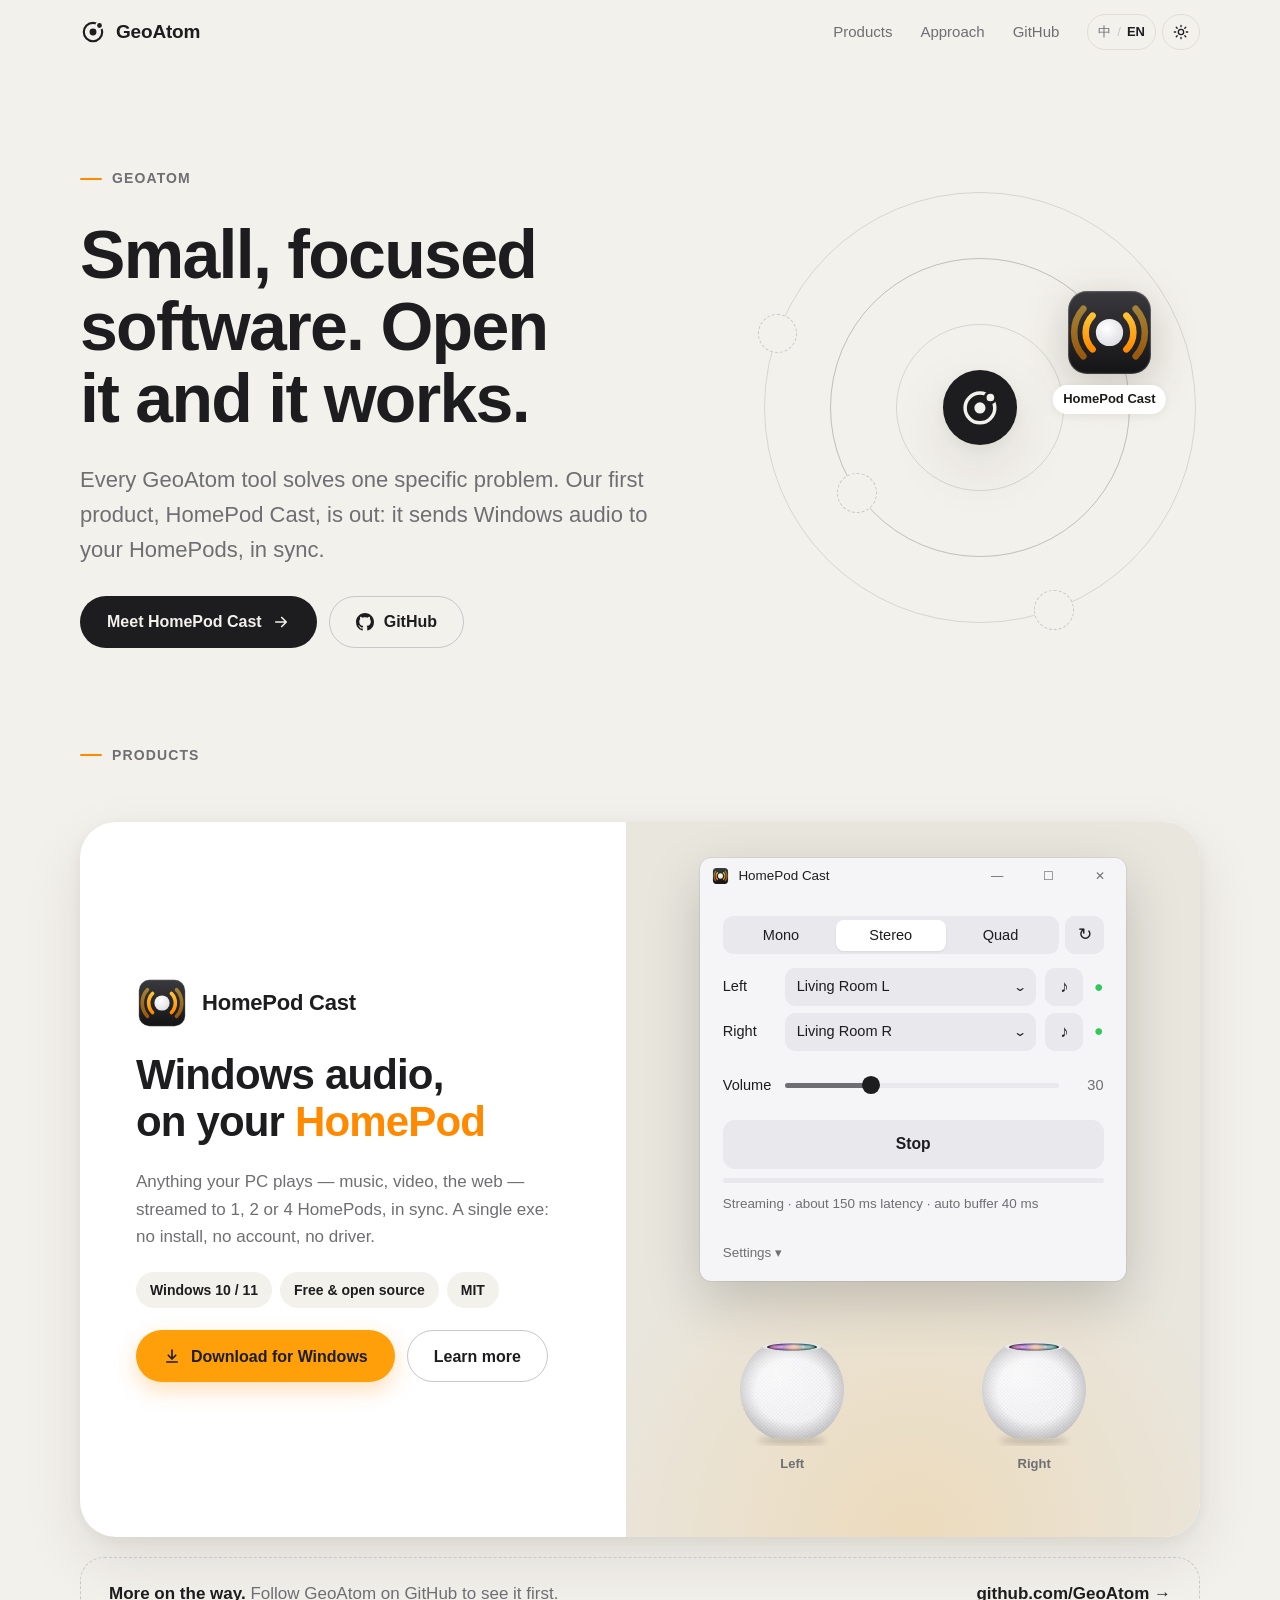
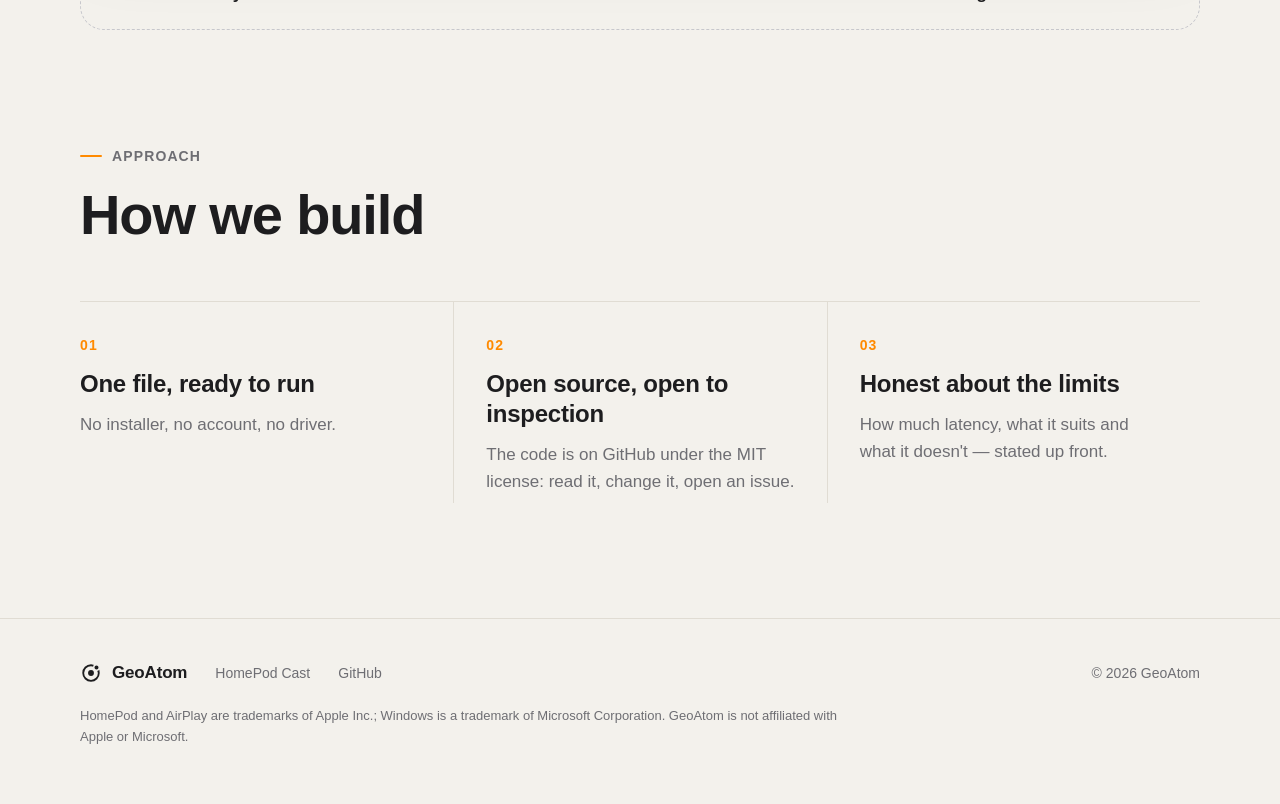
==== index.html @ 850bf9bf "GeoAtom website: company home page and HomePod Cast product page Static site for GitHub Pages, no bu" ====
<!doctype html>
<html lang="zh-CN" data-lang="zh" data-theme="light"
      data-title-zh="GeoAtom — 小而专注的软件" data-title-en="GeoAtom — Small, focused software">
<head>
<meta charset="utf-8">
<meta name="viewport" content="width=device-width, initial-scale=1">
<title>GeoAtom — 小而专注的软件</title>
<meta name="description" content="GeoAtom 做小而专注的软件。第一个产品 HomePod Cast：把 Windows 的声音同步送到 1、2 或 4 台 HomePod。 GeoAtom builds small, focused software. First product: HomePod Cast.">
<meta property="og:title" content="GeoAtom">
<meta property="og:description" content="Small, focused software. First product: HomePod Cast — Windows audio to 1, 2 or 4 HomePods, in sync.">
<meta property="og:type" content="website">
<meta property="og:image" content="https://geoatom.github.io/assets/img/homepod-cast.png">
<meta name="theme-color" content="#f3f1ec" media="(prefers-color-scheme: light)">
<meta name="theme-color" content="#111113" media="(prefers-color-scheme: dark)">
<link rel="icon" href="assets/img/favicon.svg" type="image/svg+xml">
<script>
/* Language and theme before first paint: ?lang= / ?theme= in the link, else the saved choice, else the browser's. */
(function(){var d=document.documentElement,q=location.search,l=(/[?&]lang=(zh|en)/.exec(q)||[])[1],t=(/[?&]theme=(light|dark)/.exec(q)||[])[1];
try{l=l||localStorage.getItem('ga-lang');t=t||localStorage.getItem('ga-theme')}catch(e){}
if(l!=='zh'&&l!=='en')l=/^zh/i.test(navigator.language||'')?'zh':'en';d.dataset.lang=l;d.lang=l==='zh'?'zh-CN':'en';
if(t!=='dark'&&t!=='light')t=window.matchMedia&&matchMedia('(prefers-color-scheme: dark)').matches?'dark':'light';d.dataset.theme=t})();
</script>
<link rel="stylesheet" href="assets/site.css">
</head>
<body>

<header class="site-head">
  <div class="wrap">
    <a class="logo" href="./" aria-label="GeoAtom">
      <svg viewBox="0 0 24 24" aria-hidden="true"><circle cx="12" cy="12" r="8.5" fill="none" stroke="currentColor" stroke-width="2"/><circle cx="12" cy="12" r="3.2" fill="currentColor"/><circle cx="18" cy="6" r="3" fill="currentColor" style="stroke:var(--bg)" stroke-width="1.6"/></svg>
      GeoAtom
    </a>
    <nav class="nav" aria-label="Primary">
      <a href="#products"><span lang="zh">产品</span><span lang="en">Products</span></a>
      <a href="#approach"><span lang="zh">理念</span><span lang="en">Approach</span></a>
      <a href="https://github.com/GeoAtom" rel="noopener">GitHub</a>
    </nav>
    <div class="tools">
      <button class="tool" type="button" data-toggle="lang" aria-label="切换语言 / Switch language"><span class="l-zh">中</span><span class="sep">/</span><span class="l-en">EN</span></button>
      <button class="tool" type="button" data-toggle="theme" aria-label="切换深浅色 / Toggle light and dark">
        <svg class="art-light" viewBox="0 0 24 24" fill="none" stroke="currentColor" stroke-width="2" stroke-linecap="round" aria-hidden="true"><circle cx="12" cy="12" r="4"/><path d="M12 2v2M12 20v2M4.9 4.9l1.4 1.4M17.7 17.7l1.4 1.4M2 12h2M20 12h2M4.9 19.1l1.4-1.4M17.7 6.3l1.4-1.4"/></svg>
        <svg class="art-dark" viewBox="0 0 24 24" fill="none" stroke="currentColor" stroke-width="2" stroke-linecap="round" stroke-linejoin="round" aria-hidden="true"><path d="M20 14.5A8.5 8.5 0 0 1 9.5 4a8.5 8.5 0 1 0 10.5 10.5Z"/></svg>
      </button>
    </div>
  </div>
</header>

<main>
  <section class="hero">
    <div class="wrap">
      <div class="hero-copy">
        <p class="eyebrow">GeoAtom</p>
        <h1 class="display" lang="zh">小而专注的软件，<br>打开就能用。</h1>
        <h1 class="display" lang="en">Small, focused software. Open it and it works.</h1>
        <p class="lede" lang="zh">GeoAtom 做的每一个工具，只解决一个具体的问题。第一个产品 HomePod Cast 已经发布：把 Windows 的声音同步送到 HomePod。</p>
        <p class="lede" lang="en">Every GeoAtom tool solves one specific problem. Our first product, HomePod Cast, is out: it sends Windows audio to your HomePods, in sync.</p>
        <div class="actions">
          <a class="btn ink" href="homepod-cast/">
            <span lang="zh">了解 HomePod Cast</span><span lang="en">Meet HomePod Cast</span>
            <svg viewBox="0 0 24 24" fill="none" stroke="currentColor" stroke-width="2.2" stroke-linecap="round" stroke-linejoin="round" aria-hidden="true"><path d="M5 12h14M13 6l6 6-6 6"/></svg>
          </a>
          <a class="btn line" href="https://github.com/GeoAtom" rel="noopener">
            <svg viewBox="0 0 16 16" fill="currentColor" aria-hidden="true"><path d="M8 0c4.42 0 8 3.58 8 8a8.013 8.013 0 0 1-5.45 7.59c-.4.08-.55-.17-.55-.38 0-.27.01-1.13.01-2.2 0-.75-.25-1.23-.54-1.48 1.78-.2 3.65-.88 3.65-3.95 0-.88-.31-1.59-.82-2.15.08-.2.36-1.02-.08-2.12 0 0-.67-.22-2.2.82-.64-.18-1.32-.27-2-.27-.68 0-1.36.09-2 .27-1.53-1.03-2.2-.82-2.2-.82-.44 1.1-.16 1.92-.08 2.12-.51.56-.82 1.28-.82 2.15 0 3.06 1.86 3.75 3.64 3.95-.23.2-.44.55-.51 1.07-.46.21-1.61.55-2.33-.66-.15-.24-.6-.83-1.23-.82-.67.01-.27.38.01.53.34.19.73.9.82 1.13.16.45.68 1.31 2.69.94 0 .67.01 1.3.01 1.49 0 .21-.15.45-.55.38A7.995 7.995 0 0 1 0 8c0-4.42 3.58-8 8-8Z"/></svg>
            GitHub
          </a>
        </div>
      </div>

      <div class="orbit" role="img" aria-label="GeoAtom — HomePod Cast">
        <span class="ring r1"></span><span class="ring r2"></span><span class="ring r3"></span>
        <span class="seat" style="left:4%;top:33.2%"></span>
        <span class="seat" style="left:22.1%;top:69.5%"></span>
        <span class="seat" style="left:66.8%;top:96%"></span>
        <span class="core"><svg viewBox="0 0 24 24" aria-hidden="true"><circle cx="12" cy="12" r="8.5" fill="none" stroke="currentColor" stroke-width="2"/><circle cx="12" cy="12" r="3.2" fill="currentColor"/><circle cx="18" cy="6" r="3" fill="currentColor" style="stroke:var(--ink)" stroke-width="1.6"/></svg></span>
        <span class="pulse"></span>
        <a class="atom" href="homepod-cast/"><img src="assets/img/homepod-cast.svg" alt=""><span>HomePod Cast</span></a>
      </div>
    </div>
  </section>

  <section id="products" style="padding-top:0">
    <div class="wrap">
      <div class="sec-head">
        <p class="eyebrow"><span lang="zh">产品</span><span lang="en">Products</span></p>
      </div>

      <article class="product">
        <div class="product-copy">
          <div class="product-name"><img src="assets/img/homepod-cast.svg" alt="">HomePod Cast</div>
          <h3 lang="zh"><span class="nowrap">Windows 也能用</span> <span class="nowrap"><span class="hl">HomePod</span> 了</span></h3>
          <h3 lang="en">Windows audio, on your <span class="hl">HomePod</span></h3>
          <p lang="zh">电脑上播放的任何声音——音乐、视频、网页——同步送到 1、2 或 4 台 HomePod。单个 exe，无需安装、账号或驱动。</p>
          <p lang="en">Anything your PC plays — music, video, the web — streamed to 1, 2 or 4 HomePods, in sync. A single exe: no install, no account, no driver.</p>
          <div class="chips">
            <span class="chip">Windows 10 / 11</span>
            <span class="chip"><span lang="zh">免费开源</span><span lang="en">Free &amp; open source</span></span>
            <span class="chip">MIT</span>
          </div>
          <div class="actions">
            <a class="btn accent" href="https://github.com/momiji-bit/HomePodCast/releases/latest/download/HomePodCast.exe">
              <svg viewBox="0 0 24 24" fill="none" stroke="currentColor" stroke-width="2.2" stroke-linecap="round" stroke-linejoin="round" aria-hidden="true"><path d="M12 4v11M7 11l5 5 5-5M5 20h14"/></svg>
              <span lang="zh">下载 Windows 版</span><span lang="en">Download for Windows</span>
            </a>
            <a class="btn line" href="homepod-cast/"><span lang="zh">了解更多</span><span lang="en">Learn more</span></a>
          </div>
        </div>
        <div class="stage">
          <div class="demo" data-mode="stereo" data-state="streaming">
            <div class="demo-win"><div class="demo-slot"></div></div>
            <div class="pods"></div>
          </div>
        </div>
      </article>

      <div class="next">
        <span lang="zh"><b>更多产品正在路上。</b> 在 GitHub 上关注 GeoAtom，第一时间看到。</span>
        <span lang="en"><b>More on the way.</b> Follow GeoAtom on GitHub to see it first.</span>
        <a href="https://github.com/GeoAtom" rel="noopener">github.com/GeoAtom →</a>
      </div>
    </div>
  </section>

  <section id="approach" style="padding-top:0">
    <div class="wrap">
      <div class="sec-head">
        <p class="eyebrow"><span lang="zh">理念</span><span lang="en">Approach</span></p>
        <h2 class="title" lang="zh">我们怎么做软件</h2>
        <h2 class="title" lang="en">How we build</h2>
      </div>
      <div class="rules">
        <div class="rule">
          <span class="n">01</span>
          <h3 lang="zh">一个文件，打开就用</h3>
          <h3 lang="en">One file, ready to run</h3>
          <p lang="zh">不用安装，不用注册账号，也不用装驱动。</p>
          <p lang="en">No installer, no account, no driver.</p>
        </div>
        <div class="rule">
          <span class="n">02</span>
          <h3 lang="zh">开源，可以自己看</h3>
          <h3 lang="en">Open source, open to inspection</h3>
          <p lang="zh">代码以 MIT 许可放在 GitHub 上，可以查看、修改、提 issue。</p>
          <p lang="en">The code is on GitHub under the MIT license: read it, change it, open an issue.</p>
        </div>
        <div class="rule">
          <span class="n">03</span>
          <h3 lang="zh">做不到的事，先说清楚</h3>
          <h3 lang="en">Honest about the limits</h3>
          <p lang="zh">延迟多少、适合什么、不适合什么，都写在明处。</p>
          <p lang="en">How much latency, what it suits and what it doesn't — stated up front.</p>
        </div>
      </div>
    </div>
  </section>
</main>

<footer class="site-foot">
  <div class="wrap">
    <div class="foot-top">
      <a class="logo" href="./" aria-label="GeoAtom">
        <svg viewBox="0 0 24 24" aria-hidden="true"><circle cx="12" cy="12" r="8.5" fill="none" stroke="currentColor" stroke-width="2"/><circle cx="12" cy="12" r="3.2" fill="currentColor"/><circle cx="18" cy="6" r="3" fill="currentColor" style="stroke:var(--bg)" stroke-width="1.6"/></svg>
        GeoAtom
      </a>
      <a href="homepod-cast/">HomePod Cast</a>
      <a href="https://github.com/GeoAtom" rel="noopener">GitHub</a>
      <span style="margin-left:auto">© 2026 GeoAtom</span>
    </div>
    <p class="legal" lang="zh">HomePod 和 AirPlay 是 Apple Inc. 的商标，Windows 是 Microsoft Corporation 的商标。GeoAtom 与 Apple、Microsoft 均无关联。</p>
    <p class="legal" lang="en">HomePod and AirPlay are trademarks of Apple Inc.; Windows is a trademark of Microsoft Corporation. GeoAtom is not affiliated with Apple or Microsoft.</p>
  </div>
</footer>

<script src="assets/site.js"></script>
</body>
</html>
---- assets/site.css ----
/* GeoAtom — shared styles for the company home page and the product pages.
   The company itself is neutral (ink on warm paper); each product brings its own
   accent. HomePod Cast's colours mirror the app (app.py) so the mock window matches. */

:root {
  --bg: #f3f1ec;
  --card: #ffffff;
  --panel: #e9e6de;
  --ink: #1d1d1f;
  --muted: #6e6e73;
  --faint: #c7c7cc;
  --line: #e0dcd3;
  --accent: #ff9f0a;
  --accent-2: #ffc233;
  --accent-3: #ff8a00;
  --green: #34c759;
  --amber: #ff9f0a;
  --shadow: 0 24px 60px rgba(40, 30, 10, .10), 0 4px 14px rgba(40, 30, 10, .05);
  --shadow-s: 0 2px 8px rgba(40, 30, 10, .06);
  --glow: rgba(255, 159, 10, .16);
  --font: "HarmonyOS Sans SC", "Segoe UI Variable Display", "Segoe UI", -apple-system, BlinkMacSystemFont,
          "PingFang SC", "Microsoft YaHei UI", "Noto Sans SC", sans-serif;
  --wrap: 1120px;
  --gutter: 24px;
}
html[data-theme="dark"] {
  --bg: #111113;
  --card: #1e1e21;
  --panel: #19191c;
  --ink: #f5f5f7;
  --muted: #98989d;
  --faint: #48484a;
  --line: #2c2c30;
  --shadow: 0 24px 60px rgba(0, 0, 0, .55), 0 4px 14px rgba(0, 0, 0, .40), 0 0 0 1px rgba(255, 255, 255, .07);
  --shadow-s: 0 0 0 1px rgba(255, 255, 255, .07);
  --glow: rgba(255, 159, 10, .13);
  color-scheme: dark;
}

*, *::before, *::after { box-sizing: border-box; }
html { -webkit-text-size-adjust: 100%; scroll-behavior: smooth; scroll-padding-top: 88px; }
body {
  margin: 0; background: var(--bg); color: var(--ink); font-family: var(--font);
  font-size: 17px; line-height: 1.6; -webkit-font-smoothing: antialiased; overflow-x: hidden;
}
img, svg { display: block; max-width: 100%; }
a { color: inherit; }
h1, h2, h3, p, ul, ol, dl, dd, figure { margin: 0; padding: 0; }
ul, ol { list-style: none; }
button { font: inherit; color: inherit; }
:focus-visible { outline: 2px solid var(--accent-3); outline-offset: 3px; border-radius: 6px; }

/* Both languages live in the page; <html data-lang> picks one. */
html[data-lang="zh"] [lang="en"],
html[data-lang="en"] [lang="zh"] { display: none !important; }
/* Same for artwork that has a day and a night version. */
html[data-theme="light"] .art-dark,
html[data-theme="dark"] .art-light { display: none !important; }

.wrap { width: 100%; max-width: calc(var(--wrap) + 2 * var(--gutter)); margin: 0 auto; padding: 0 var(--gutter); }
.hl { color: var(--accent-3); }
.nowrap { white-space: nowrap; }

/* ---------------------------------------------------------------- header */
.site-head {
  position: sticky; top: 0; z-index: 20;
  background: color-mix(in srgb, var(--bg) 82%, transparent);
  -webkit-backdrop-filter: saturate(1.4) blur(14px); backdrop-filter: saturate(1.4) blur(14px);
  border-bottom: 1px solid transparent; transition: border-color .2s;
}
.site-head.scrolled { border-bottom-color: var(--line); }
.site-head .wrap { height: 64px; display: flex; align-items: center; gap: 8px; }
.logo { display: inline-flex; align-items: center; gap: 10px; font-weight: 700; font-size: 19px; letter-spacing: -.01em;
        text-decoration: none; margin-right: auto; white-space: nowrap; }
.logo svg { width: 26px; height: 26px; }
.crumb { display: inline-flex; align-items: center; gap: 10px; color: var(--muted); font-weight: 400; }
.crumb::before { content: "/"; color: var(--faint); }
.nav { display: flex; align-items: center; gap: 4px; }
.nav a { padding: 8px 12px; border-radius: 999px; text-decoration: none; font-size: 15px; color: var(--muted); transition: color .15s, background .15s; }
.nav a:hover { color: var(--ink); background: color-mix(in srgb, var(--ink) 6%, transparent); }
.tools { display: flex; align-items: center; gap: 6px; margin-left: 8px; }
.tool {
  height: 36px; min-width: 36px; padding: 0 10px; border-radius: 999px; border: 1px solid var(--line); background: transparent;
  display: inline-flex; align-items: center; justify-content: center; gap: 6px; font-size: 13px; font-weight: 700; cursor: pointer;
  transition: background .15s, border-color .15s;
}
.tool:hover { background: var(--card); border-color: var(--faint); }
.tool svg { width: 16px; height: 16px; }
.tool .sep { color: var(--faint); font-weight: 400; }
html[data-lang="zh"] .tool .l-en, html[data-lang="en"] .tool .l-zh { color: var(--muted); font-weight: 400; }

/* ---------------------------------------------------------------- buttons, chips */
.btn {
  display: inline-flex; align-items: center; justify-content: center; gap: 10px; height: 52px; padding: 0 26px;
  border-radius: 999px; border: 1px solid transparent; font-size: 16px; font-weight: 700; text-decoration: none;
  white-space: nowrap; cursor: pointer; transition: transform .15s, background .15s, border-color .15s, box-shadow .15s;
}
.btn:hover { transform: translateY(-1px); }
.btn:active { transform: translateY(0); }
.btn svg { width: 18px; height: 18px; flex: none; }
.btn.ink { background: var(--ink); color: var(--bg); }
.btn.accent { background: var(--accent); color: #1d1d1f; box-shadow: 0 8px 22px rgba(255, 138, 0, .28); }
.btn.accent:hover { background: #ffab2e; }
.btn.line { border-color: var(--faint); }
.btn.line:hover { background: var(--card); }
.btn.sm { height: 44px; padding: 0 20px; font-size: 15px; }
.actions { display: flex; flex-wrap: wrap; align-items: center; gap: 12px; }
.meta { font-size: 14px; color: var(--muted); }

.chips { display: flex; flex-wrap: wrap; gap: 8px; }
.chip { display: inline-flex; align-items: center; gap: 8px; padding: 7px 14px; border-radius: 999px; background: var(--card);
        font-size: 14px; font-weight: 700; box-shadow: var(--shadow-s); white-space: nowrap; }
.chip.accent { background: var(--accent); color: #1d1d1f; box-shadow: none; }

/* ---------------------------------------------------------------- type */
.eyebrow { display: flex; align-items: center; gap: 10px; font-size: 14px; font-weight: 700; letter-spacing: .08em;
           text-transform: uppercase; color: var(--muted); }
.eyebrow::before { content: ""; width: 22px; height: 2px; border-radius: 2px; background: var(--accent-3); }
.display { font-size: clamp(42px, 7.4vw, 92px); line-height: 1.06; font-weight: 700; letter-spacing: -.025em; text-wrap: balance; }
.display[lang="zh"], .title[lang="zh"] { letter-spacing: -.01em; line-height: 1.14; }
.display[lang="zh"] { font-size: clamp(38px, 5.6vw, 72px); }
.title { font-size: clamp(32px, 4.6vw, 56px); line-height: 1.1; font-weight: 700; letter-spacing: -.02em; text-wrap: balance; }
.lede { font-size: clamp(18px, 1.9vw, 22px); line-height: 1.6; color: var(--muted); max-width: 34em; text-wrap: pretty; }
section { padding: clamp(64px, 9vw, 120px) 0; }
.sec-head { display: grid; gap: 16px; margin-bottom: clamp(32px, 5vw, 56px); }

/* ---------------------------------------------------------------- home: hero */
.hero { padding: clamp(48px, 8vw, 104px) 0 clamp(56px, 8vw, 96px); }
.hero .wrap { display: grid; grid-template-columns: minmax(0, 1.25fr) minmax(0, 1fr); gap: 48px; align-items: center; }
.hero-copy { display: grid; gap: 28px; justify-items: start; }
.hero .display[lang="en"] { font-size: clamp(38px, 5.4vw, 68px); }

/* The company as an atom: products sit on the orbits, empty seats wait for the next ones. */
.orbit { position: relative; width: 100%; max-width: 440px; aspect-ratio: 1; justify-self: end; }
.orbit .ring { position: absolute; inset: 0; margin: auto; border-radius: 50%; border: 1px solid color-mix(in srgb, var(--ink) 13%, transparent); }
.orbit .r1 { width: 38%; height: 38%; }
.orbit .r2 { width: 68%; height: 68%; border-color: color-mix(in srgb, var(--ink) 24%, transparent); }
.orbit .r3 { width: 98%; height: 98%; }
.orbit .core { position: absolute; inset: 0; margin: auto; width: 17%; height: 17%; border-radius: 50%; background: var(--ink); color: var(--bg);
               display: grid; place-items: center; box-shadow: var(--shadow); }
.orbit .core svg { width: 56%; height: 56%; }
.orbit .seat { position: absolute; width: 9%; aspect-ratio: 1; margin: -4.5% 0 0 -4.5%; border-radius: 50%; border: 1.5px dashed var(--faint); background: var(--bg); }
.orbit .atom { position: absolute; left: 79.4%; top: 33%; width: 21%; margin: -10.5% 0 0 -10.5%; text-decoration: none; display: block; }
.orbit .atom img { width: 100%; filter: drop-shadow(0 12px 22px rgba(40, 30, 10, .22)); transition: transform .25s; }
.orbit .atom:hover img { transform: scale(1.06); }
.orbit .atom span { position: absolute; left: 50%; top: 100%; transform: translate(-50%, 6px); white-space: nowrap; font-size: 13px; font-weight: 700;
                    padding: 4px 10px; border-radius: 999px; background: var(--card); box-shadow: var(--shadow-s); }
.orbit .pulse { position: absolute; left: 79.4%; top: 33%; width: 21%; aspect-ratio: 1; margin: -10.5% 0 0 -10.5%; border-radius: 28%;
                border: 2px solid var(--accent); opacity: 0; animation: pulse 3.2s ease-out infinite; pointer-events: none; }
@keyframes pulse { 0% { transform: scale(.9); opacity: .55; } 70%, 100% { transform: scale(1.7); opacity: 0; } }

/* ---------------------------------------------------------------- home: product card */
.product {
  display: grid; grid-template-columns: minmax(0, 1fr) minmax(0, 1.05fr); background: var(--card); border-radius: 36px;
  box-shadow: var(--shadow); overflow: hidden;
}
.product-copy { padding: clamp(28px, 4.5vw, 56px); display: grid; gap: 22px; align-content: center; justify-items: start; }
.product-name { display: flex; align-items: center; gap: 14px; font-size: 22px; font-weight: 700; letter-spacing: -.01em; }
.product-name img { width: 52px; height: 52px; }
.product-copy h3 { font-size: clamp(28px, 3.4vw, 42px); line-height: 1.14; font-weight: 700; letter-spacing: -.02em; text-wrap: balance; }
.product-copy p { color: var(--muted); max-width: 30em; }
.product-copy .chip { background: var(--bg); box-shadow: none; }
.product .stage { border-radius: 0; }
.next {
  margin-top: 20px; display: flex; flex-wrap: wrap; align-items: center; gap: 12px 20px; padding: 22px 28px; border-radius: 24px;
  border: 1.5px dashed var(--faint); color: var(--muted);
}
.next b { color: var(--ink); }
.next a { margin-left: auto; font-weight: 700; color: var(--ink); text-decoration: none; white-space: nowrap; }
.next a:hover { text-decoration: underline; }

/* ---------------------------------------------------------------- home: approach */
.rules { display: grid; grid-template-columns: repeat(3, minmax(0, 1fr)); gap: 0; border-top: 1px solid var(--line); }
.rule { padding: 32px 32px 8px 0; display: grid; gap: 12px; align-content: start; }
.rule + .rule { padding-left: 32px; border-left: 1px solid var(--line); }
.rule .n { font-size: 14px; font-weight: 700; color: var(--accent-3); letter-spacing: .08em; }
.rule h3 { font-size: 24px; line-height: 1.25; font-weight: 700; letter-spacing: -.01em; }
.rule p { color: var(--muted); }

/* ---------------------------------------------------------------- stage + interactive demo */
.stage {
  position: relative; border-radius: 36px; background: var(--panel); overflow: hidden; overflow: clip;
  padding: clamp(20px, 3vw, 36px) 12px clamp(20px, 3vw, 32px); display: grid; justify-items: center; align-content: center;
}
.stage::before { content: ""; position: absolute; inset: 35% 0 0; pointer-events: none;
                 background: radial-gradient(60% 75% at 50% 100%, var(--glow), transparent); }
.demo { --z: 1.12; position: relative; display: grid; justify-items: center; gap: 22px; width: 100%; }
.demo-win { zoom: var(--z); }
/* Tall enough for four channels, so switching layouts never moves the page: the window
   grows downward like the real one, and with fewer channels the speakers grow into the room it leaves. */
.demo-slot { height: 458px; display: flex; align-items: flex-start; justify-content: center; }
.demo-note { position: relative; margin-top: 18px; font-size: 13px; color: var(--muted); text-align: center; max-width: 30em; }

.pods { --pod: clamp(38px, 10.6vw, 60px); --lift: 0px; display: flex; justify-content: center; align-items: center;
        gap: calc(var(--pod) * 1.05); height: calc(112px + var(--lift)); margin-top: calc(-1 * var(--lift)); }
.demo[data-mode="stereo"] .pods { --pod: clamp(64px, 20vw, 118px); --lift: calc(80px * var(--z)); }
.demo[data-mode="mono"] .pods { --pod: clamp(72px, 24vw, 146px); --lift: calc(120px * var(--z)); }
.pod { display: grid; justify-items: center; gap: 8px; width: var(--pod); }
.pod-art { position: relative; width: var(--pod); }
.pod-art img { position: relative; width: 100%; }
.pod figcaption { font-size: 13px; font-weight: 700; color: var(--muted); white-space: nowrap; }
.arcs { position: absolute; left: 50%; top: 50%; width: 192%; max-width: none; transform: translate(-50%, -50%); overflow: visible; }
.arcs path { fill: none; stroke: var(--accent); stroke-width: 7; stroke-linecap: round; opacity: 0; }
.arcs .a2 { stroke: var(--accent-2); }
.demo[data-state="streaming"] .arcs .a1 { animation: wave 1.8s ease-in-out infinite; }
.demo[data-state="streaming"] .arcs .a2 { animation: wave 1.8s ease-in-out .28s infinite; }
.pod.ping .arcs .a1 { animation: ping .9s ease-out 1; }
.pod.ping .arcs .a2 { animation: ping .9s ease-out .16s 1; }
@keyframes wave { 0%, 100% { opacity: .18; } 40% { opacity: 1; } }
@keyframes ping { 0% { opacity: 0; } 30% { opacity: 1; } 100% { opacity: 0; } }

/* Mock of the real app window. Natural size = 1x app pixels (380 px wide); .demo-win zooms it. */
.app {
  --surface: #f5f5f7; --field: #e8e8ed; --field-hover: #dcdce1; --selected: #ffffff; --text: #1d1d1f; --mute: #6e6e73; --dim: #c7c7cc;
  width: 380px; border-radius: 10px; overflow: hidden; background: var(--surface); color: var(--text); text-align: left;
  font-family: "Microsoft YaHei UI", "Segoe UI", -apple-system, "PingFang SC", sans-serif; font-size: 13px; line-height: 1.3;
  box-shadow: 0 18px 50px rgba(0, 0, 0, .18), 0 0 0 1px rgba(0, 0, 0, .06);
}
html[data-theme="dark"] .app {
  --surface: #1c1c1e; --field: #2c2c2e; --field-hover: #3a3a3c; --selected: #636366; --text: #f5f5f7; --mute: #98989d; --dim: #48484a;
  box-shadow: 0 18px 50px rgba(0, 0, 0, .45), 0 0 0 1px rgba(255, 255, 255, .08);
}
.app button { border: 0; background: none; padding: 0; cursor: pointer; font: inherit; color: inherit; }
.app .titlebar { height: 32px; display: flex; align-items: center; padding-left: 10px; gap: 8px; font-size: 12px; }
html[data-theme="dark"] .app .titlebar { background: #202020; }
.app .titlebar img { width: 16px; height: 16px; }
.app .ctl { margin-left: auto; display: flex; }
.app .ctl span { width: 46px; text-align: center; font-size: 11px; color: var(--mute); }
.app .body { padding: 20px 20px 12px; }
.app .top { display: flex; gap: 6px; }
.app .seg { width: 300px; height: 34px; border-radius: 9px; background: var(--field); display: flex; padding: 3px; }
.app .seg button { flex: 1; border-radius: 7px; transition: background .15s; }
.app .seg button[aria-pressed="true"] { background: var(--selected); box-shadow: 0 1px 2px rgba(0, 0, 0, .08); }
.app .ibtn { width: 34px; height: 34px; border-radius: 9px; background: var(--field); display: flex; align-items: center; justify-content: center;
             font-family: "Segoe UI Symbol", "Segoe UI", sans-serif; font-size: 15px; flex: none; transition: background .15s; }
.app button.ibtn:hover, .app .start.stop:hover { background: var(--field-hover); }
.app .roles { margin-top: 12px; display: grid; gap: 6px; }
.app .row { display: flex; align-items: center; height: 34px; }
.app .lbl { width: 56px; flex: none; }
.app .menu { width: 224px; height: 34px; border-radius: 9px; background: var(--field); display: flex; align-items: center; padding: 0 10px;
             flex: none; white-space: nowrap; overflow: hidden; }
.app .menu i { margin-left: auto; font-style: normal; font-size: 11px; transform: scaleX(1.4); }
.app .row .ibtn { margin-left: 8px; }
.app .dot { width: 18px; text-align: right; font-size: 14px; color: var(--dim); transition: color .25s; }
.app .dot.green { color: #34c759; }
.app .dot.amber { color: #ff9f0a; }
.app .vol { margin-top: 14px; }
.app .vol input { -webkit-appearance: none; appearance: none; width: 244px; height: 16px; margin: 0; flex: none; background: transparent; cursor: pointer; }
.app .vol input::-webkit-slider-runnable-track { height: 4px; border-radius: 2px; background: linear-gradient(to right, var(--mute) var(--v, 30%), var(--field) var(--v, 30%)); }
.app .vol input::-moz-range-track { height: 4px; border-radius: 2px; background: linear-gradient(to right, var(--mute) var(--v, 30%), var(--field) var(--v, 30%)); }
.app .vol input::-webkit-slider-thumb { -webkit-appearance: none; width: 16px; height: 16px; margin-top: -6px; border-radius: 50%; background: var(--text); border: 0; }
.app .vol input::-moz-range-thumb { width: 16px; height: 16px; border-radius: 50%; background: var(--text); border: 0; }
.app .val { width: 40px; text-align: right; color: var(--mute); }
.app .start { display: flex; width: 100%; margin: 14px 0 8px; height: 44px; border-radius: 11px; background: #ff9f0a; color: #1d1d1f;
              font-weight: 700; font-size: 14px; align-items: center; justify-content: center; transition: background .15s; }
.app .start:hover { background: #f59000; }
.app .start.stop { background: var(--field); color: var(--text); }
.app .level { height: 4px; border-radius: 2px; background: var(--field); overflow: hidden; }
.app .level b { display: block; height: 100%; width: 0; background: #34c759; border-radius: 2px; }
.demo[data-state="streaming"] .app .level b { animation: level 2.6s ease-in-out infinite; }
@keyframes level { 0%, 100% { width: 46%; } 18% { width: 68%; } 35% { width: 52%; } 55% { width: 74%; } 78% { width: 58%; } }
.app .status { margin-top: 10px; min-height: 40px; font-size: 12px; color: var(--mute); line-height: 1.45; }
.app .settings { height: 26px; display: flex; align-items: center; font-size: 12px; color: var(--mute); }

/* ---------------------------------------------------------------- product page */
.p-hero { padding: clamp(40px, 6vw, 80px) 0 clamp(56px, 8vw, 96px); }
.p-hero .wrap { display: grid; grid-template-columns: minmax(0, 1fr) minmax(0, 1fr); gap: 48px; align-items: center; }
.p-copy { display: grid; gap: 26px; justify-items: start; }
.p-brand { display: flex; align-items: center; gap: 14px; font-size: 22px; font-weight: 700; letter-spacing: -.01em; }
.p-brand img { width: 56px; height: 56px; }
.p-copy .display { font-size: clamp(40px, 5.6vw, 72px); }
.p-copy .display[lang="en"] { font-size: clamp(34px, 5vw, 64px); }
.download { display: grid; gap: 12px; justify-items: start; }

.layouts { display: grid; grid-template-columns: repeat(3, minmax(0, 1fr)); gap: 20px; }
.layout { background: var(--card); border-radius: 32px; box-shadow: var(--shadow); padding: 16px 16px 28px; display: grid; gap: 20px; }
.room { width: 100%; height: auto; overflow: visible; }
.room .floor { fill: var(--panel); }
.room .who { fill: var(--ink); }
.room text { font-family: var(--font); font-weight: 700; font-size: 26px; fill: var(--muted); }
html[data-theme="dark"] .room image { filter: drop-shadow(0 0 7px rgba(255, 232, 204, .28)); }
.layout-txt { display: flex; align-items: center; gap: 18px; padding: 0 12px; }
.layout .num { font-size: 68px; line-height: 1; font-weight: 700; letter-spacing: -.03em; flex: none;
               background: linear-gradient(180deg, var(--accent-2), var(--accent-3)); -webkit-background-clip: text; background-clip: text; color: transparent; }
.layout h3 { font-size: 24px; line-height: 1.2; font-weight: 700; }
.layout h3 sup { font-size: 15px; color: var(--muted); }
.layout p { color: var(--muted); font-size: 16px; }
.footnote { margin-top: 20px; font-size: 14px; color: var(--muted); }

.steps { display: grid; grid-template-columns: repeat(3, minmax(0, 1fr)); gap: 20px; counter-reset: step; }
.step { position: relative; padding: 28px 28px 30px; border-radius: 28px; background: var(--card); box-shadow: var(--shadow-s); display: grid; gap: 10px; align-content: start; }
.step::before { counter-increment: step; content: counter(step); width: 44px; height: 44px; border-radius: 50%; background: var(--ink); color: var(--bg);
                display: grid; place-items: center; font-weight: 700; font-size: 20px; margin-bottom: 8px; }
.step h3 { font-size: 21px; line-height: 1.3; font-weight: 700; text-wrap: balance; }
.step p { color: var(--muted); font-size: 16px; }
.key { display: inline-grid; place-items: center; min-width: 26px; height: 26px; padding: 0 6px; border-radius: 7px; background: var(--panel); color: var(--ink);
       font-family: "Segoe UI Symbol", "Segoe UI", sans-serif; font-size: 14px; vertical-align: -5px; }
.ok::before { content: ""; display: inline-block; width: 10px; height: 10px; border-radius: 50%; background: var(--green); margin-right: 8px; }

.feats { display: grid; grid-template-columns: repeat(3, minmax(0, 1fr)); border-top: 1px solid var(--line); border-left: 1px solid var(--line); }
.feat { padding: 28px; border-right: 1px solid var(--line); border-bottom: 1px solid var(--line); display: grid; gap: 8px; align-content: start; }
.feat h3 { font-size: 24px; line-height: 1.2; font-weight: 700; letter-spacing: -.01em; }
.feat p { color: var(--muted); font-size: 16px; }

.notes { display: grid; grid-template-columns: repeat(2, minmax(0, 1fr)); gap: 0 56px; }
.note { padding: 22px 0; border-top: 1px solid var(--line); display: grid; grid-template-columns: 9em minmax(0, 1fr); gap: 16px; }
.note dt { font-weight: 700; }
.note dd { color: var(--muted); font-size: 16px; }
.note em { font-style: normal; color: var(--ink); }

.cta { padding: 0 0 clamp(64px, 9vw, 120px); }
.cta-box { border-radius: 36px; background: var(--ink); color: var(--bg); padding: clamp(36px, 6vw, 72px); display: grid; gap: 28px; justify-items: center; text-align: center; position: relative; overflow: hidden; overflow: clip; }
.cta-box::before { content: ""; position: absolute; inset: 40% 0 0; pointer-events: none;
                   background: radial-gradient(50% 80% at 50% 100%, rgba(255, 159, 10, .30), transparent); }
.cta-box > * { position: relative; }
.cta-box img { width: 76px; height: 76px; }
.cta-box .meta { color: color-mix(in srgb, var(--bg) 62%, transparent); }
.cta-box .links { display: flex; flex-wrap: wrap; justify-content: center; gap: 8px 28px; font-size: 15px; }
.cta-box .links a { color: color-mix(in srgb, var(--bg) 78%, transparent); }
.cta-box .links a:hover { color: var(--bg); }

/* ---------------------------------------------------------------- footer */
.site-foot { border-top: 1px solid var(--line); padding: 40px 0 56px; font-size: 14px; color: var(--muted); }
.site-foot .wrap { display: grid; gap: 20px; }
.foot-top { display: flex; flex-wrap: wrap; align-items: center; gap: 12px 28px; }
.foot-top .logo { font-size: 17px; color: var(--ink); margin-right: 0; }
.foot-top .logo svg { width: 22px; height: 22px; }
.foot-top a:not(.logo) { text-decoration: none; }
.foot-top a:not(.logo):hover { color: var(--ink); text-decoration: underline; }
.legal { max-width: 60em; font-size: 13px; line-height: 1.6; }
.legal a:hover { color: var(--ink); }

/* ---------------------------------------------------------------- responsive */
@media (max-width: 980px) {
  .hero .display[lang="en"] { font-size: clamp(38px, 8.4vw, 68px); }
  .p-copy .display[lang="en"] { font-size: clamp(34px, 8.6vw, 64px); }
  .hero .wrap, .p-hero .wrap, .product { grid-template-columns: minmax(0, 1fr); }
  .orbit { justify-self: center; max-width: 340px; }
  .layouts, .steps { grid-template-columns: minmax(0, 1fr); }
  .layout { grid-template-columns: minmax(0, 1fr) minmax(0, 1fr); align-items: center; padding: 16px; }
  .rules { grid-template-columns: minmax(0, 1fr); }
  .rule, .rule + .rule { padding: 28px 0; border-left: 0; }
  .rule + .rule { border-top: 1px solid var(--line); }
  .feats { grid-template-columns: repeat(2, minmax(0, 1fr)); }
  .notes { grid-template-columns: minmax(0, 1fr); }
}
@media (max-width: 640px) {
  :root { --gutter: 16px; }
  body { font-size: 16px; }
  .nav { display: none; }
  .product, .stage, .cta-box { border-radius: 28px; }
  .product .stage { border-radius: 0; }
  .layout { grid-template-columns: minmax(0, 1fr); padding: 14px 14px 24px; }
  .feats { grid-template-columns: minmax(0, 1fr); }
  .note { grid-template-columns: minmax(0, 1fr); gap: 4px; }
  .next a { margin-left: 0; }
  .btn { height: 50px; padding: 0 22px; }
}
@media (max-width: 520px) { .demo { --z: 1; } .crumb { display: none; } }
@media (max-width: 440px) { .demo { --z: .9; } }
@media (max-width: 400px) { .demo { --z: .82; } }
@media (max-width: 360px) { .demo { --z: .76; } }

@media (prefers-reduced-motion: reduce) {
  html { scroll-behavior: auto; }
  *, *::before, *::after { animation: none !important; transition: none !important; }
  .demo[data-state="streaming"] .arcs path { opacity: .9; }
  .demo[data-state="streaming"] .app .level b { width: 62%; }
}
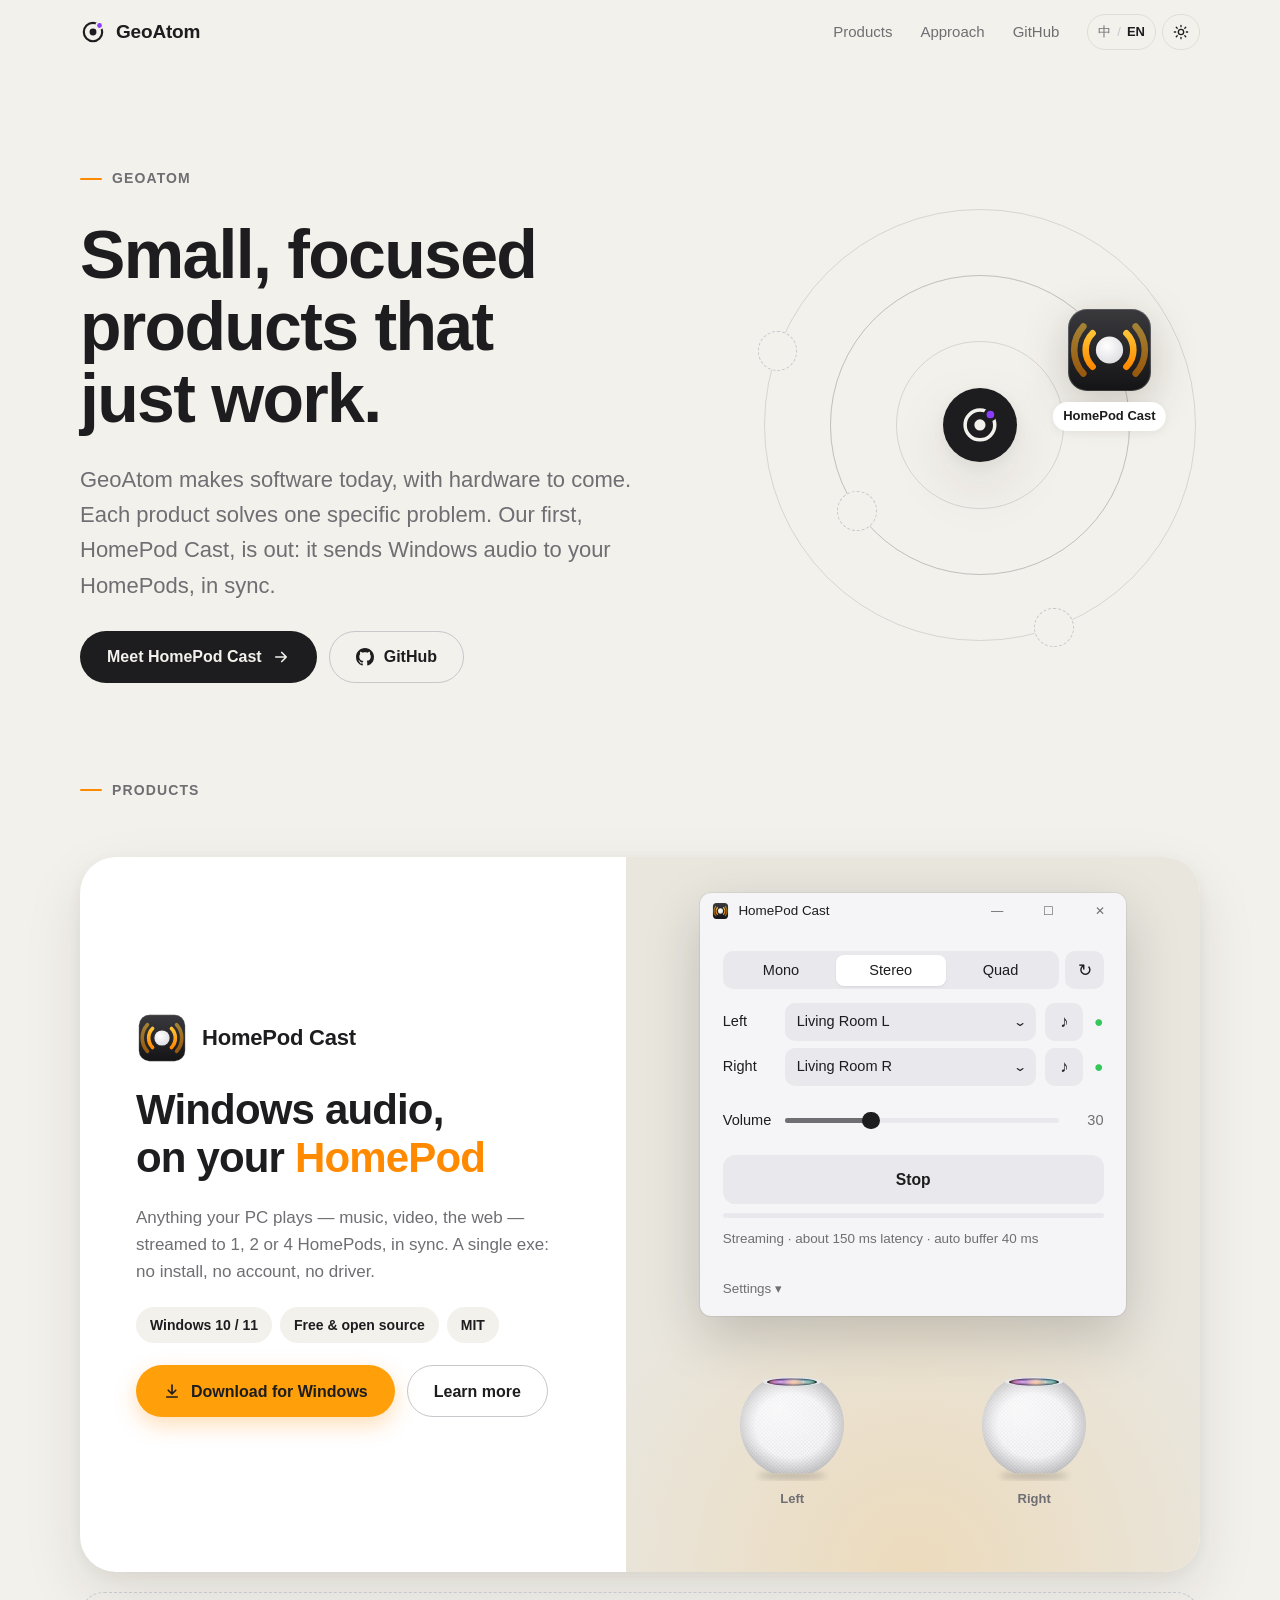
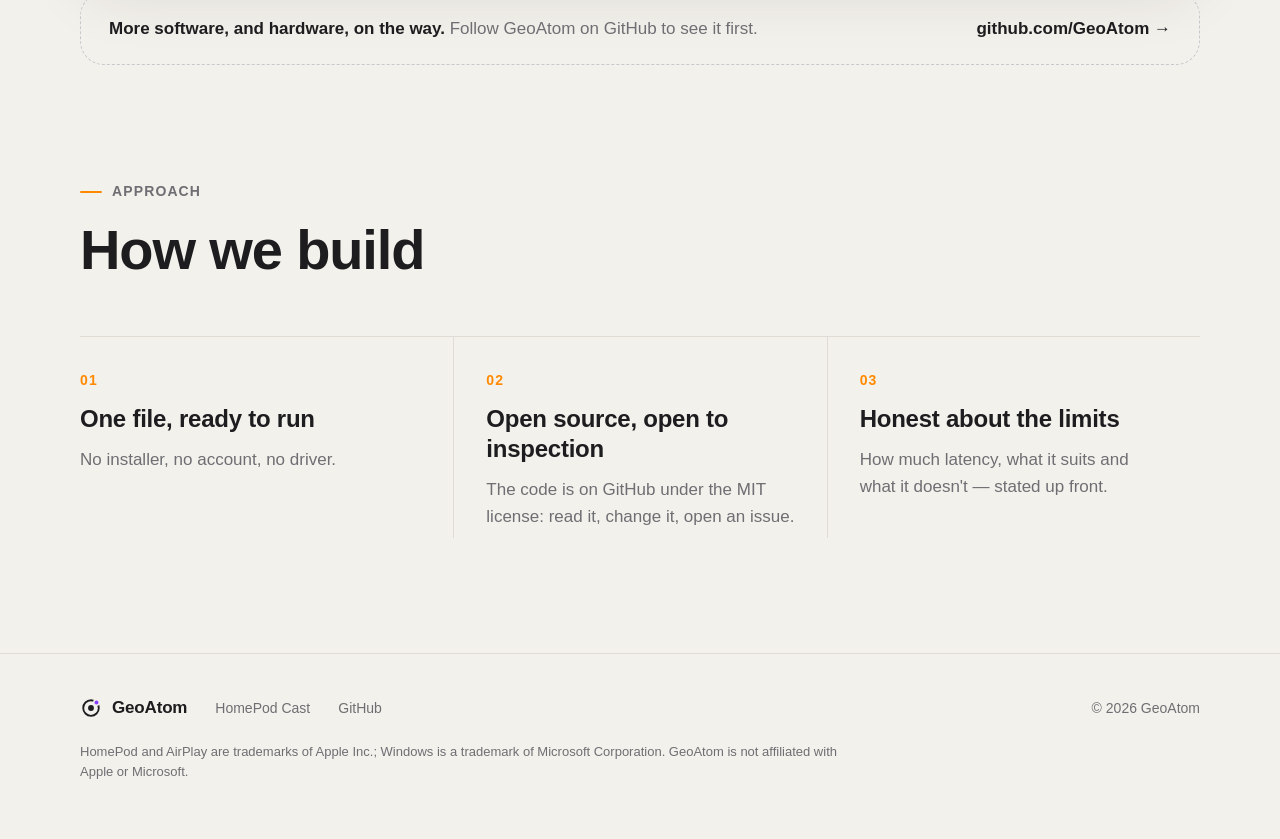
==== commit 84802561: "Add logo files, violet logo accent, and software + hardware positioning - brand/: GeoAtom mark, avat" ====
--- a/index.html
+++ b/index.html
@@ -1,13 +1,21 @@
 <!doctype html>
 <html lang="zh-CN" data-lang="zh" data-theme="light"
-      data-title-zh="GeoAtom — 小而专注的软件" data-title-en="GeoAtom — Small, focused software">
+      data-title-zh="GeoAtom — 小而专注的软件与硬件" data-title-en="GeoAtom — Small, focused software and hardware">
 <head>
 <meta charset="utf-8">
 <meta name="viewport" content="width=device-width, initial-scale=1">
-<title>GeoAtom — 小而专注的软件</title>
-<meta name="description" content="GeoAtom 做小而专注的软件。第一个产品 HomePod Cast：把 Windows 的声音同步送到 1、2 或 4 台 HomePod。 GeoAtom builds small, focused software. First product: HomePod Cast.">
+<!-- Google tag (gtag.js) -->
+<script async src="https://www.googletagmanager.com/gtag/js?id=G-WQCZ0TPDR9"></script>
+<script>
+  window.dataLayer = window.dataLayer || [];
+  function gtag(){dataLayer.push(arguments);}
+  gtag('js', new Date());
+  gtag('config', 'G-WQCZ0TPDR9');
+</script>
+<title>GeoAtom — 小而专注的软件与硬件</title>
+<meta name="description" content="GeoAtom 做小而专注的软件与硬件。第一个产品 HomePod Cast：把 Windows 的声音同步送到 1、2 或 4 台 HomePod。 GeoAtom builds small, focused software and hardware. First product: HomePod Cast.">
 <meta property="og:title" content="GeoAtom">
-<meta property="og:description" content="Small, focused software. First product: HomePod Cast — Windows audio to 1, 2 or 4 HomePods, in sync.">
+<meta property="og:description" content="Small, focused software and hardware. First product: HomePod Cast — Windows audio to 1, 2 or 4 HomePods, in sync.">
 <meta property="og:type" content="website">
 <meta property="og:image" content="https://geoatom.github.io/assets/img/homepod-cast.png">
 <meta name="theme-color" content="#f3f1ec" media="(prefers-color-scheme: light)">
@@ -27,7 +35,7 @@
 <header class="site-head">
   <div class="wrap">
     <a class="logo" href="./" aria-label="GeoAtom">
-      <svg viewBox="0 0 24 24" aria-hidden="true"><circle cx="12" cy="12" r="8.5" fill="none" stroke="currentColor" stroke-width="2"/><circle cx="12" cy="12" r="3.2" fill="currentColor"/><circle cx="18" cy="6" r="3" fill="currentColor" style="stroke:var(--bg)" stroke-width="1.6"/></svg>
+      <svg viewBox="0 0 24 24" aria-hidden="true"><circle cx="12" cy="12" r="8.5" fill="none" stroke="currentColor" stroke-width="2"/><circle cx="12" cy="12" r="3.2" fill="currentColor"/><circle cx="18" cy="6" r="3" style="fill:var(--spark);stroke:var(--bg)" stroke-width="1.6"/></svg>
       GeoAtom
     </a>
     <nav class="nav" aria-label="Primary">
@@ -50,10 +58,10 @@
     <div class="wrap">
       <div class="hero-copy">
         <p class="eyebrow">GeoAtom</p>
-        <h1 class="display" lang="zh">小而专注的软件，<br>打开就能用。</h1>
-        <h1 class="display" lang="en">Small, focused software. Open it and it works.</h1>
-        <p class="lede" lang="zh">GeoAtom 做的每一个工具，只解决一个具体的问题。第一个产品 HomePod Cast 已经发布：把 Windows 的声音同步送到 HomePod。</p>
-        <p class="lede" lang="en">Every GeoAtom tool solves one specific problem. Our first product, HomePod Cast, is out: it sends Windows audio to your HomePods, in sync.</p>
+        <h1 class="display" lang="zh">小而专注的产品，<br>打开就能用。</h1>
+        <h1 class="display" lang="en">Small, focused products that just work.</h1>
+        <p class="lede" lang="zh">GeoAtom 做软件，将来也做硬件；每一个产品只解决一个具体的问题。第一个产品 HomePod Cast 已经发布：把 Windows 的声音同步送到 HomePod。</p>
+        <p class="lede" lang="en">GeoAtom makes software today, with hardware to come. Each product solves one specific problem. Our first, HomePod Cast, is out: it sends Windows audio to your HomePods, in sync.</p>
         <div class="actions">
           <a class="btn ink" href="homepod-cast/">
             <span lang="zh">了解 HomePod Cast</span><span lang="en">Meet HomePod Cast</span>
@@ -71,7 +79,7 @@
         <span class="seat" style="left:4%;top:33.2%"></span>
         <span class="seat" style="left:22.1%;top:69.5%"></span>
         <span class="seat" style="left:66.8%;top:96%"></span>
-        <span class="core"><svg viewBox="0 0 24 24" aria-hidden="true"><circle cx="12" cy="12" r="8.5" fill="none" stroke="currentColor" stroke-width="2"/><circle cx="12" cy="12" r="3.2" fill="currentColor"/><circle cx="18" cy="6" r="3" fill="currentColor" style="stroke:var(--ink)" stroke-width="1.6"/></svg></span>
+        <span class="core"><svg viewBox="0 0 24 24" aria-hidden="true"><circle cx="12" cy="12" r="8.5" fill="none" stroke="currentColor" stroke-width="2"/><circle cx="12" cy="12" r="3.2" fill="currentColor"/><circle cx="18" cy="6" r="3" style="fill:var(--spark);stroke:var(--ink)" stroke-width="1.6"/></svg></span>
         <span class="pulse"></span>
         <a class="atom" href="homepod-cast/"><img src="assets/img/homepod-cast.svg" alt=""><span>HomePod Cast</span></a>
       </div>
@@ -113,8 +121,8 @@
       </article>
 
       <div class="next">
-        <span lang="zh"><b>更多产品正在路上。</b> 在 GitHub 上关注 GeoAtom，第一时间看到。</span>
-        <span lang="en"><b>More on the way.</b> Follow GeoAtom on GitHub to see it first.</span>
+        <span lang="zh"><b>更多软件和硬件正在路上。</b> 在 GitHub 上关注 GeoAtom，第一时间看到。</span>
+        <span lang="en"><b>More software, and hardware, on the way.</b> Follow GeoAtom on GitHub to see it first.</span>
         <a href="https://github.com/GeoAtom" rel="noopener">github.com/GeoAtom →</a>
       </div>
     </div>
@@ -124,7 +132,7 @@
     <div class="wrap">
       <div class="sec-head">
         <p class="eyebrow"><span lang="zh">理念</span><span lang="en">Approach</span></p>
-        <h2 class="title" lang="zh">我们怎么做软件</h2>
+        <h2 class="title" lang="zh">我们的做法</h2>
         <h2 class="title" lang="en">How we build</h2>
       </div>
       <div class="rules">
@@ -158,7 +166,7 @@
   <div class="wrap">
     <div class="foot-top">
       <a class="logo" href="./" aria-label="GeoAtom">
-        <svg viewBox="0 0 24 24" aria-hidden="true"><circle cx="12" cy="12" r="8.5" fill="none" stroke="currentColor" stroke-width="2"/><circle cx="12" cy="12" r="3.2" fill="currentColor"/><circle cx="18" cy="6" r="3" fill="currentColor" style="stroke:var(--bg)" stroke-width="1.6"/></svg>
+        <svg viewBox="0 0 24 24" aria-hidden="true"><circle cx="12" cy="12" r="8.5" fill="none" stroke="currentColor" stroke-width="2"/><circle cx="12" cy="12" r="3.2" fill="currentColor"/><circle cx="18" cy="6" r="3" style="fill:var(--spark);stroke:var(--bg)" stroke-width="1.6"/></svg>
         GeoAtom
       </a>
       <a href="homepod-cast/">HomePod Cast</a>
--- a/assets/site.css
+++ b/assets/site.css
@@ -10,6 +10,7 @@
   --muted: #6e6e73;
   --faint: #c7c7cc;
   --line: #e0dcd3;
+  --spark: #8b3dff;       /* GeoAtom's own colour: the electron in the logo */
   --accent: #ff9f0a;
   --accent-2: #ffc233;
   --accent-3: #ff8a00;
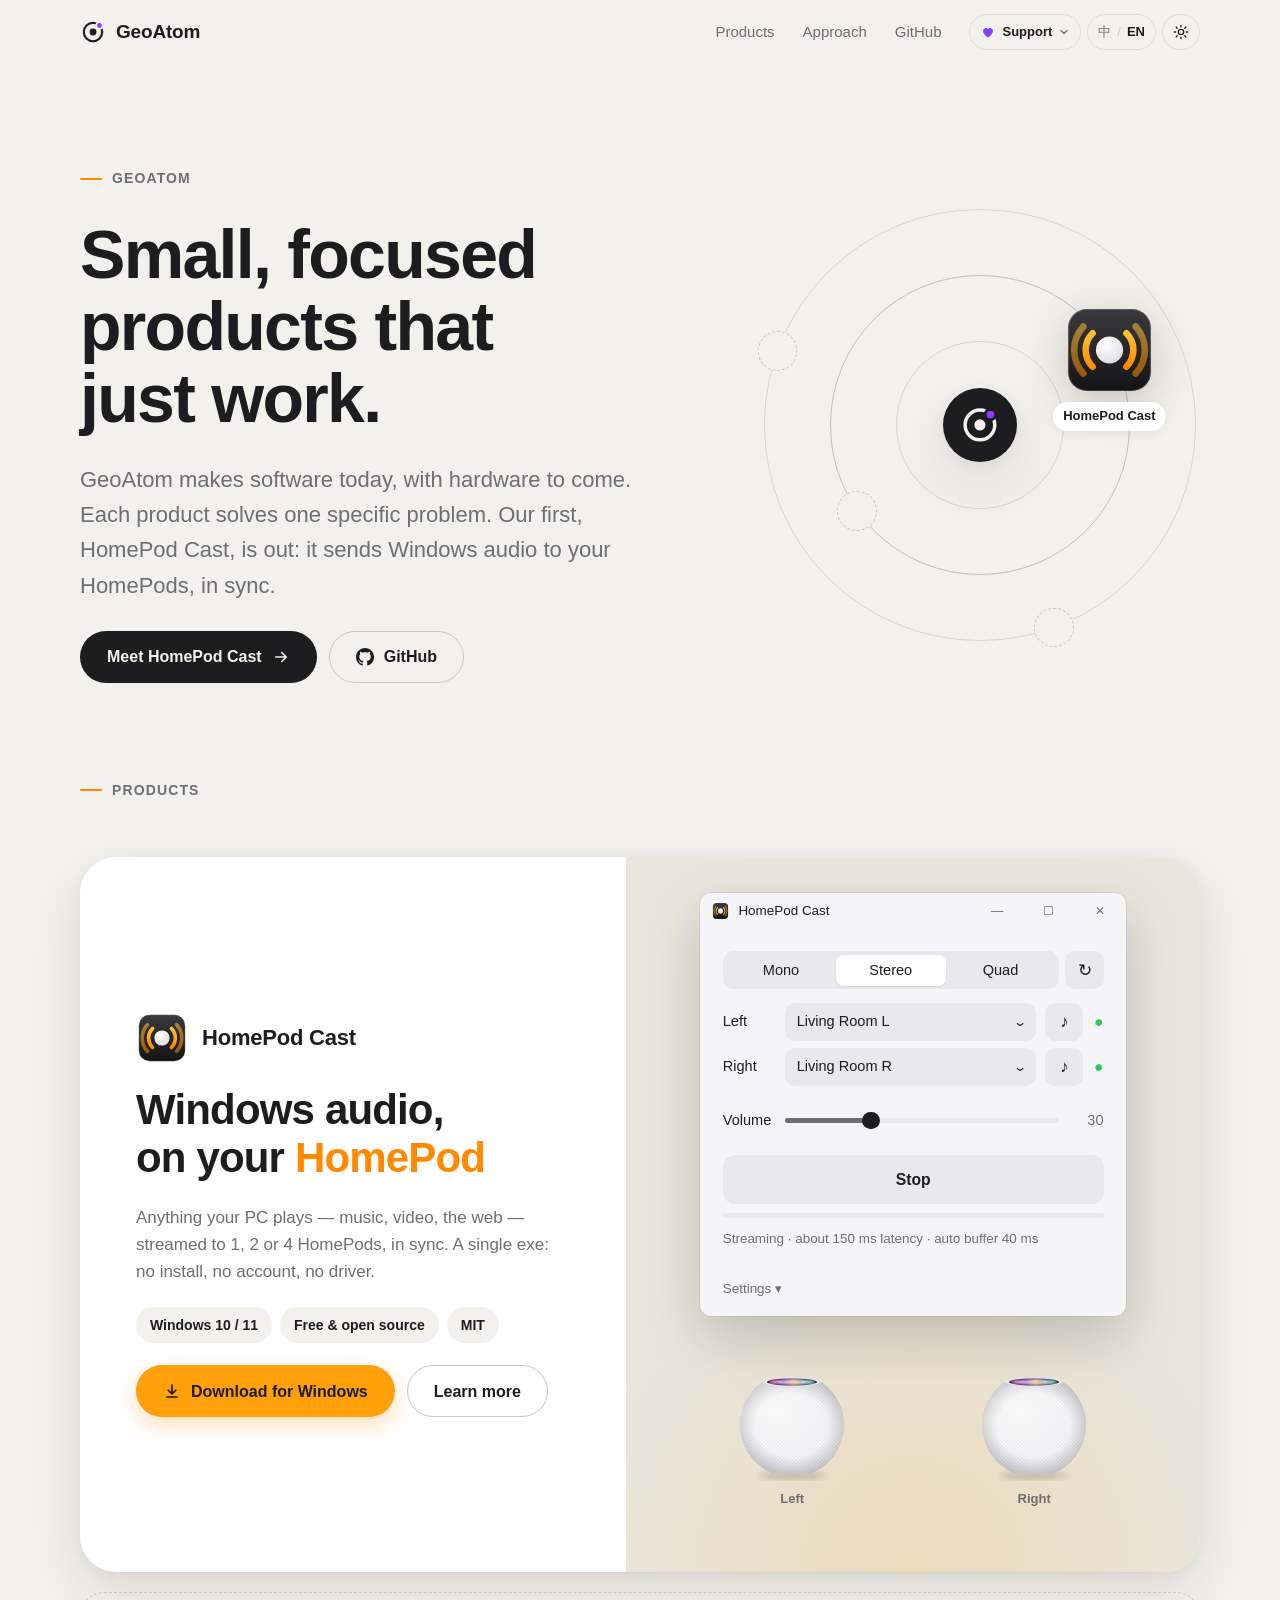
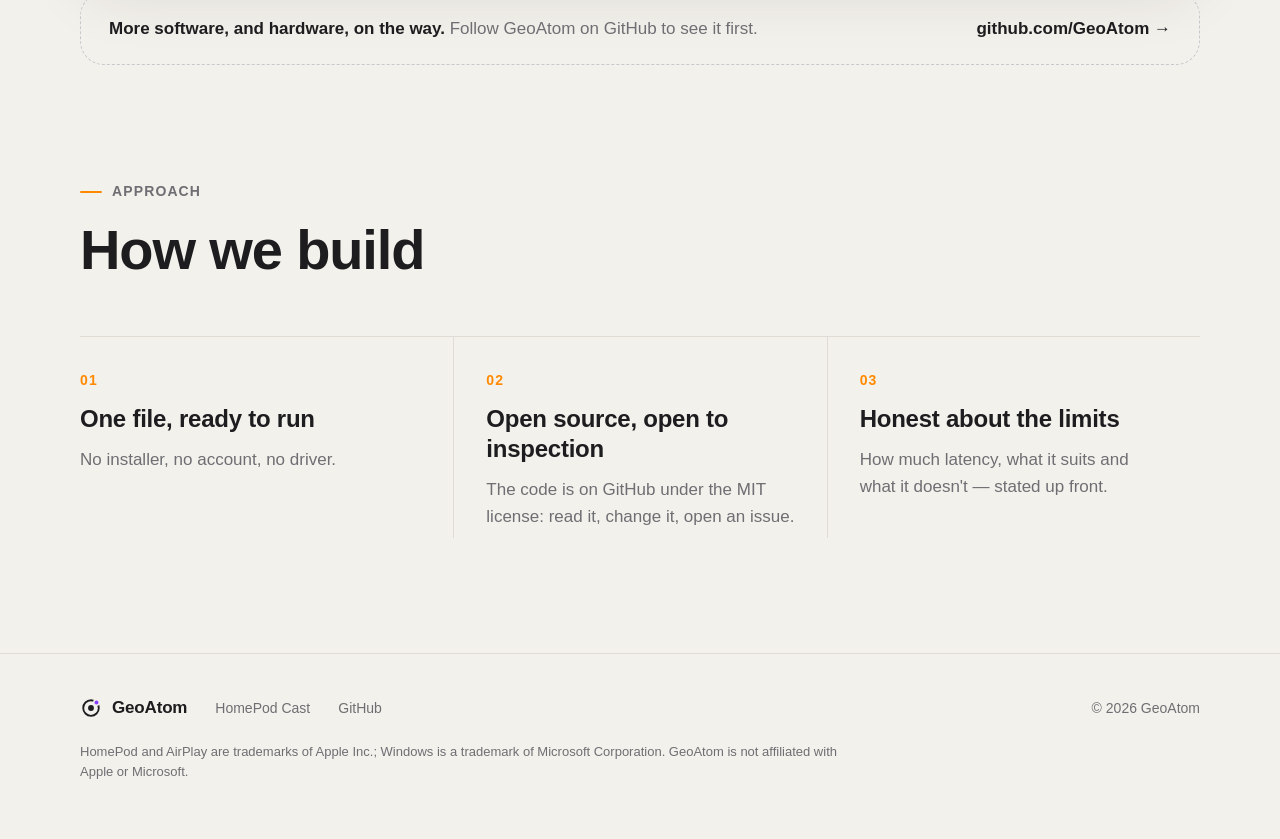
==== commit fd55a8e6: "Add a Support menu to the header A dropdown on both pages with Afdian and Buy Me a Coffee; each lang" ====
--- a/index.html
+++ b/index.html
@@ -1,6 +1,6 @@
 <!doctype html>
 <html lang="zh-CN" data-lang="zh" data-theme="light"
-      data-title-zh="GeoAtom — 小而专注的软件与硬件" data-title-en="GeoAtom — Small, focused software and hardware">
+      data-title-zh="GeoAtom — 小而美的软硬件" data-title-en="GeoAtom — Small, focused software and hardware">
 <head>
 <meta charset="utf-8">
 <meta name="viewport" content="width=device-width, initial-scale=1">
@@ -12,8 +12,8 @@
   gtag('js', new Date());
   gtag('config', 'G-WQCZ0TPDR9');
 </script>
-<title>GeoAtom — 小而专注的软件与硬件</title>
-<meta name="description" content="GeoAtom 做小而专注的软件与硬件。第一个产品 HomePod Cast：把 Windows 的声音同步送到 1、2 或 4 台 HomePod。 GeoAtom builds small, focused software and hardware. First product: HomePod Cast.">
+<title>GeoAtom — 小而美的软硬件</title>
+<meta name="description" content="GeoAtom 专注做小而美的软硬件。首款产品 HomePod Cast：让 Windows 电脑的声音同步到 1、2 或 4 台 HomePod。 GeoAtom builds small, focused software and hardware. First product: HomePod Cast.">
 <meta property="og:title" content="GeoAtom">
 <meta property="og:description" content="Small, focused software and hardware. First product: HomePod Cast — Windows audio to 1, 2 or 4 HomePods, in sync.">
 <meta property="og:type" content="website">
@@ -44,6 +44,23 @@
       <a href="https://github.com/GeoAtom" rel="noopener">GitHub</a>
     </nav>
     <div class="tools">
+      <details class="support">
+        <summary class="tool" aria-label="支持我们 / Support us">
+          <svg class="heart" viewBox="0 0 24 24" aria-hidden="true"><path d="M12 20.5s-7.5-4.6-7.5-10.2A4.3 4.3 0 0 1 12 7.6a4.3 4.3 0 0 1 7.5 2.7c0 5.6-7.5 10.2-7.5 10.2Z"/></svg>
+          <span class="support-label"><span lang="zh">支持</span><span lang="en">Support</span></span>
+          <svg class="chev" viewBox="0 0 24 24" fill="none" stroke="currentColor" stroke-width="2.4" stroke-linecap="round" stroke-linejoin="round" aria-hidden="true"><path d="M6 9l6 6 6-6"/></svg>
+        </summary>
+        <div class="support-menu">
+          <a class="afd" href="https://afdian.com/a/geo2026" rel="noopener">
+            <span class="tile"><img src="assets/img/afdian-logo.png" alt=""></span>
+            <span><b>爱发电</b><small lang="zh">国内用户推荐</small><small lang="en">For supporters in China</small></span>
+          </a>
+          <a class="bmc" href="https://www.buymeacoffee.com/geo2026" rel="noopener">
+            <span class="tile"><svg viewBox="0 0 24 24" fill="none" stroke="currentColor" stroke-width="2" stroke-linecap="round" stroke-linejoin="round" aria-hidden="true"><path d="M5 9h11v5a5 5 0 0 1-5 5h-1a5 5 0 0 1-5-5V9ZM16 10h1.5a2.5 2.5 0 0 1 0 5H16M8 3v2.5M12 3v2.5"/></svg></span>
+            <span><b>Buy Me a Coffee</b><small lang="zh">海外用户推荐</small><small lang="en">International</small></span>
+          </a>
+        </div>
+      </details>
       <button class="tool" type="button" data-toggle="lang" aria-label="切换语言 / Switch language"><span class="l-zh">中</span><span class="sep">/</span><span class="l-en">EN</span></button>
       <button class="tool" type="button" data-toggle="theme" aria-label="切换深浅色 / Toggle light and dark">
         <svg class="art-light" viewBox="0 0 24 24" fill="none" stroke="currentColor" stroke-width="2" stroke-linecap="round" aria-hidden="true"><circle cx="12" cy="12" r="4"/><path d="M12 2v2M12 20v2M4.9 4.9l1.4 1.4M17.7 17.7l1.4 1.4M2 12h2M20 12h2M4.9 19.1l1.4-1.4M17.7 6.3l1.4-1.4"/></svg>
@@ -58,9 +75,9 @@
     <div class="wrap">
       <div class="hero-copy">
         <p class="eyebrow">GeoAtom</p>
-        <h1 class="display" lang="zh">小而专注的产品，<br>打开就能用。</h1>
+        <h1 class="display" lang="zh">小而美的产品，<br>开箱即用。</h1>
         <h1 class="display" lang="en">Small, focused products that just work.</h1>
-        <p class="lede" lang="zh">GeoAtom 做软件，将来也做硬件；每一个产品只解决一个具体的问题。第一个产品 HomePod Cast 已经发布：把 Windows 的声音同步送到 HomePod。</p>
+        <p class="lede" lang="zh">一款产品，只解决一个问题。GeoAtom 从软件做起，硬件也在路上。首款产品 HomePod Cast 已上线：让 Windows 电脑的声音，从 HomePod 里放出来。</p>
         <p class="lede" lang="en">GeoAtom makes software today, with hardware to come. Each product solves one specific problem. Our first, HomePod Cast, is out: it sends Windows audio to your HomePods, in sync.</p>
         <div class="actions">
           <a class="btn ink" href="homepod-cast/">
@@ -97,7 +114,7 @@
           <div class="product-name"><img src="assets/img/homepod-cast.svg" alt="">HomePod Cast</div>
           <h3 lang="zh"><span class="nowrap">Windows 也能用</span> <span class="nowrap"><span class="hl">HomePod</span> 了</span></h3>
           <h3 lang="en">Windows audio, on your <span class="hl">HomePod</span></h3>
-          <p lang="zh">电脑上播放的任何声音——音乐、视频、网页——同步送到 1、2 或 4 台 HomePod。单个 exe，无需安装、账号或驱动。</p>
+          <p lang="zh">听歌、追剧、刷网页，电脑上的声音都能同步到 1、2 或 4 台 HomePod。一个 exe 搞定，免安装、免注册、免驱动。</p>
           <p lang="en">Anything your PC plays — music, video, the web — streamed to 1, 2 or 4 HomePods, in sync. A single exe: no install, no account, no driver.</p>
           <div class="chips">
             <span class="chip">Windows 10 / 11</span>
@@ -105,7 +122,7 @@
             <span class="chip">MIT</span>
           </div>
           <div class="actions">
-            <a class="btn accent" href="https://github.com/momiji-bit/HomePodCast/releases/latest/download/HomePodCast.exe">
+            <a class="btn accent" href="https://github.com/GeoAtom/HomePodCast/releases/latest/download/HomePodCast.exe">
               <svg viewBox="0 0 24 24" fill="none" stroke="currentColor" stroke-width="2.2" stroke-linecap="round" stroke-linejoin="round" aria-hidden="true"><path d="M12 4v11M7 11l5 5 5-5M5 20h14"/></svg>
               <span lang="zh">下载 Windows 版</span><span lang="en">Download for Windows</span>
             </a>
@@ -121,7 +138,7 @@
       </article>
 
       <div class="next">
-        <span lang="zh"><b>更多软件和硬件正在路上。</b> 在 GitHub 上关注 GeoAtom，第一时间看到。</span>
+        <span lang="zh"><b>更多软硬件新品，正在路上。</b> 关注 GeoAtom 的 GitHub，上新第一时间知道。</span>
         <span lang="en"><b>More software, and hardware, on the way.</b> Follow GeoAtom on GitHub to see it first.</span>
         <a href="https://github.com/GeoAtom" rel="noopener">github.com/GeoAtom →</a>
       </div>
@@ -132,29 +149,29 @@
     <div class="wrap">
       <div class="sec-head">
         <p class="eyebrow"><span lang="zh">理念</span><span lang="en">Approach</span></p>
-        <h2 class="title" lang="zh">我们的做法</h2>
+        <h2 class="title" lang="zh">我们怎么做产品</h2>
         <h2 class="title" lang="en">How we build</h2>
       </div>
       <div class="rules">
         <div class="rule">
           <span class="n">01</span>
-          <h3 lang="zh">一个文件，打开就用</h3>
+          <h3 lang="zh">开箱即用，不折腾</h3>
           <h3 lang="en">One file, ready to run</h3>
-          <p lang="zh">不用安装，不用注册账号，也不用装驱动。</p>
+          <p lang="zh">免安装、免注册、免驱动，下载后双击就能用。</p>
           <p lang="en">No installer, no account, no driver.</p>
         </div>
         <div class="rule">
           <span class="n">02</span>
-          <h3 lang="zh">开源，可以自己看</h3>
+          <h3 lang="zh">代码开源，放心用</h3>
           <h3 lang="en">Open source, open to inspection</h3>
-          <p lang="zh">代码以 MIT 许可放在 GitHub 上，可以查看、修改、提 issue。</p>
+          <p lang="zh">基于 MIT 协议在 GitHub 开源，代码随便看、随便改，有问题直接提 issue。</p>
           <p lang="en">The code is on GitHub under the MIT license: read it, change it, open an issue.</p>
         </div>
         <div class="rule">
           <span class="n">03</span>
-          <h3 lang="zh">做不到的事，先说清楚</h3>
+          <h3 lang="zh">不画饼，不夸大</h3>
           <h3 lang="en">Honest about the limits</h3>
-          <p lang="zh">延迟多少、适合什么、不适合什么，都写在明处。</p>
+          <p lang="zh">延迟多少、适合干什么、不适合干什么，都明明白白写出来。</p>
           <p lang="en">How much latency, what it suits and what it doesn't — stated up front.</p>
         </div>
       </div>
@@ -173,7 +190,7 @@
       <a href="https://github.com/GeoAtom" rel="noopener">GitHub</a>
       <span style="margin-left:auto">© 2026 GeoAtom</span>
     </div>
-    <p class="legal" lang="zh">HomePod 和 AirPlay 是 Apple Inc. 的商标，Windows 是 Microsoft Corporation 的商标。GeoAtom 与 Apple、Microsoft 均无关联。</p>
+    <p class="legal" lang="zh">HomePod 和 AirPlay 是 Apple Inc. 的商标，Windows 是 Microsoft Corporation 的商标。GeoAtom 与 Apple、Microsoft 没有任何关联。</p>
     <p class="legal" lang="en">HomePod and AirPlay are trademarks of Apple Inc.; Windows is a trademark of Microsoft Corporation. GeoAtom is not affiliated with Apple or Microsoft.</p>
   </div>
 </footer>
--- a/assets/site.css
+++ b/assets/site.css
@@ -70,14 +70,14 @@
   border-bottom: 1px solid transparent; transition: border-color .2s;
 }
 .site-head.scrolled { border-bottom-color: var(--line); }
-.site-head .wrap { height: 64px; display: flex; align-items: center; gap: 8px; }
+.site-head .wrap { position: relative; height: 64px; display: flex; align-items: center; gap: 8px; }
 .logo { display: inline-flex; align-items: center; gap: 10px; font-weight: 700; font-size: 19px; letter-spacing: -.01em;
         text-decoration: none; margin-right: auto; white-space: nowrap; }
 .logo svg { width: 26px; height: 26px; }
 .crumb { display: inline-flex; align-items: center; gap: 10px; color: var(--muted); font-weight: 400; }
 .crumb::before { content: "/"; color: var(--faint); }
 .nav { display: flex; align-items: center; gap: 4px; }
-.nav a { padding: 8px 12px; border-radius: 999px; text-decoration: none; font-size: 15px; color: var(--muted); transition: color .15s, background .15s; }
+.nav a { padding: 8px 12px; border-radius: 999px; text-decoration: none; font-size: 15px; color: var(--muted); white-space: nowrap; transition: color .15s, background .15s; }
 .nav a:hover { color: var(--ink); background: color-mix(in srgb, var(--ink) 6%, transparent); }
 .tools { display: flex; align-items: center; gap: 6px; margin-left: 8px; }
 .tool {
@@ -89,6 +89,27 @@
 .tool svg { width: 16px; height: 16px; }
 .tool .sep { color: var(--faint); font-weight: 400; }
 html[data-lang="zh"] .tool .l-en, html[data-lang="en"] .tool .l-zh { color: var(--muted); font-weight: 400; }
+
+/* Support menu in the header: a <details>, so it opens without script */
+.support { position: relative; }
+.support summary { list-style: none; user-select: none; }
+.support summary::-webkit-details-marker { display: none; }
+.support .heart { fill: var(--spark); }
+.support .chev { width: 12px; height: 12px; color: var(--muted); transition: transform .15s; }
+.support[open] .chev { transform: rotate(180deg); }
+.support[open] summary { background: var(--card); border-color: var(--faint); }
+.support-menu { position: absolute; right: 0; top: calc(100% + 10px); z-index: 30; width: 264px; padding: 8px; border-radius: 18px;
+                background: var(--card); box-shadow: var(--shadow); display: flex; flex-direction: column; gap: 2px; }
+.support-menu a { display: flex; align-items: center; gap: 12px; padding: 10px; border-radius: 12px; text-decoration: none; transition: background .15s; }
+.support-menu a:hover { background: color-mix(in srgb, var(--ink) 6%, transparent); }
+.support-menu b { display: block; font-size: 15px; line-height: 1.3; }
+.support-menu small { display: block; font-size: 13px; line-height: 1.3; color: var(--muted); }
+.support-menu .tile { width: 40px; height: 40px; border-radius: 11px; display: grid; place-items: center; flex: none; }
+.support-menu .afd .tile { background: #946ce6; }
+.support-menu .afd .tile img { width: 26px; }
+.support-menu .bmc .tile { background: #ffdd00; color: #0d0c23; }
+.support-menu .bmc .tile svg { width: 22px; height: 22px; }
+html[data-lang="en"] .support-menu .bmc { order: -1; }   /* each language gets its own platform first */
 
 /* ---------------------------------------------------------------- buttons, chips */
 .btn {
@@ -345,10 +366,14 @@
   .feats { grid-template-columns: repeat(2, minmax(0, 1fr)); }
   .notes { grid-template-columns: minmax(0, 1fr); }
 }
+@media (max-width: 860px) { .nav { display: none; } }
 @media (max-width: 640px) {
   :root { --gutter: 16px; }
   body { font-size: 16px; }
   .nav { display: none; }
+  /* the button is no longer at the right edge: hang the menu from the header instead, flush with the page gutter */
+  .support { position: static; }
+  .support-menu { right: var(--gutter); top: calc(100% - 4px); width: min(264px, calc(100vw - 2 * var(--gutter))); }
   .product, .stage, .cta-box { border-radius: 28px; }
   .product .stage { border-radius: 0; }
   .layout { grid-template-columns: minmax(0, 1fr); padding: 14px 14px 24px; }
@@ -359,7 +384,7 @@
 }
 @media (max-width: 520px) { .demo { --z: 1; } .crumb { display: none; } }
 @media (max-width: 440px) { .demo { --z: .9; } }
-@media (max-width: 400px) { .demo { --z: .82; } }
+@media (max-width: 400px) { .demo { --z: .82; } .support-label { display: none; } .tools { gap: 4px; margin-left: 4px; } }
 @media (max-width: 360px) { .demo { --z: .76; } }
 
 @media (prefers-reduced-motion: reduce) {
